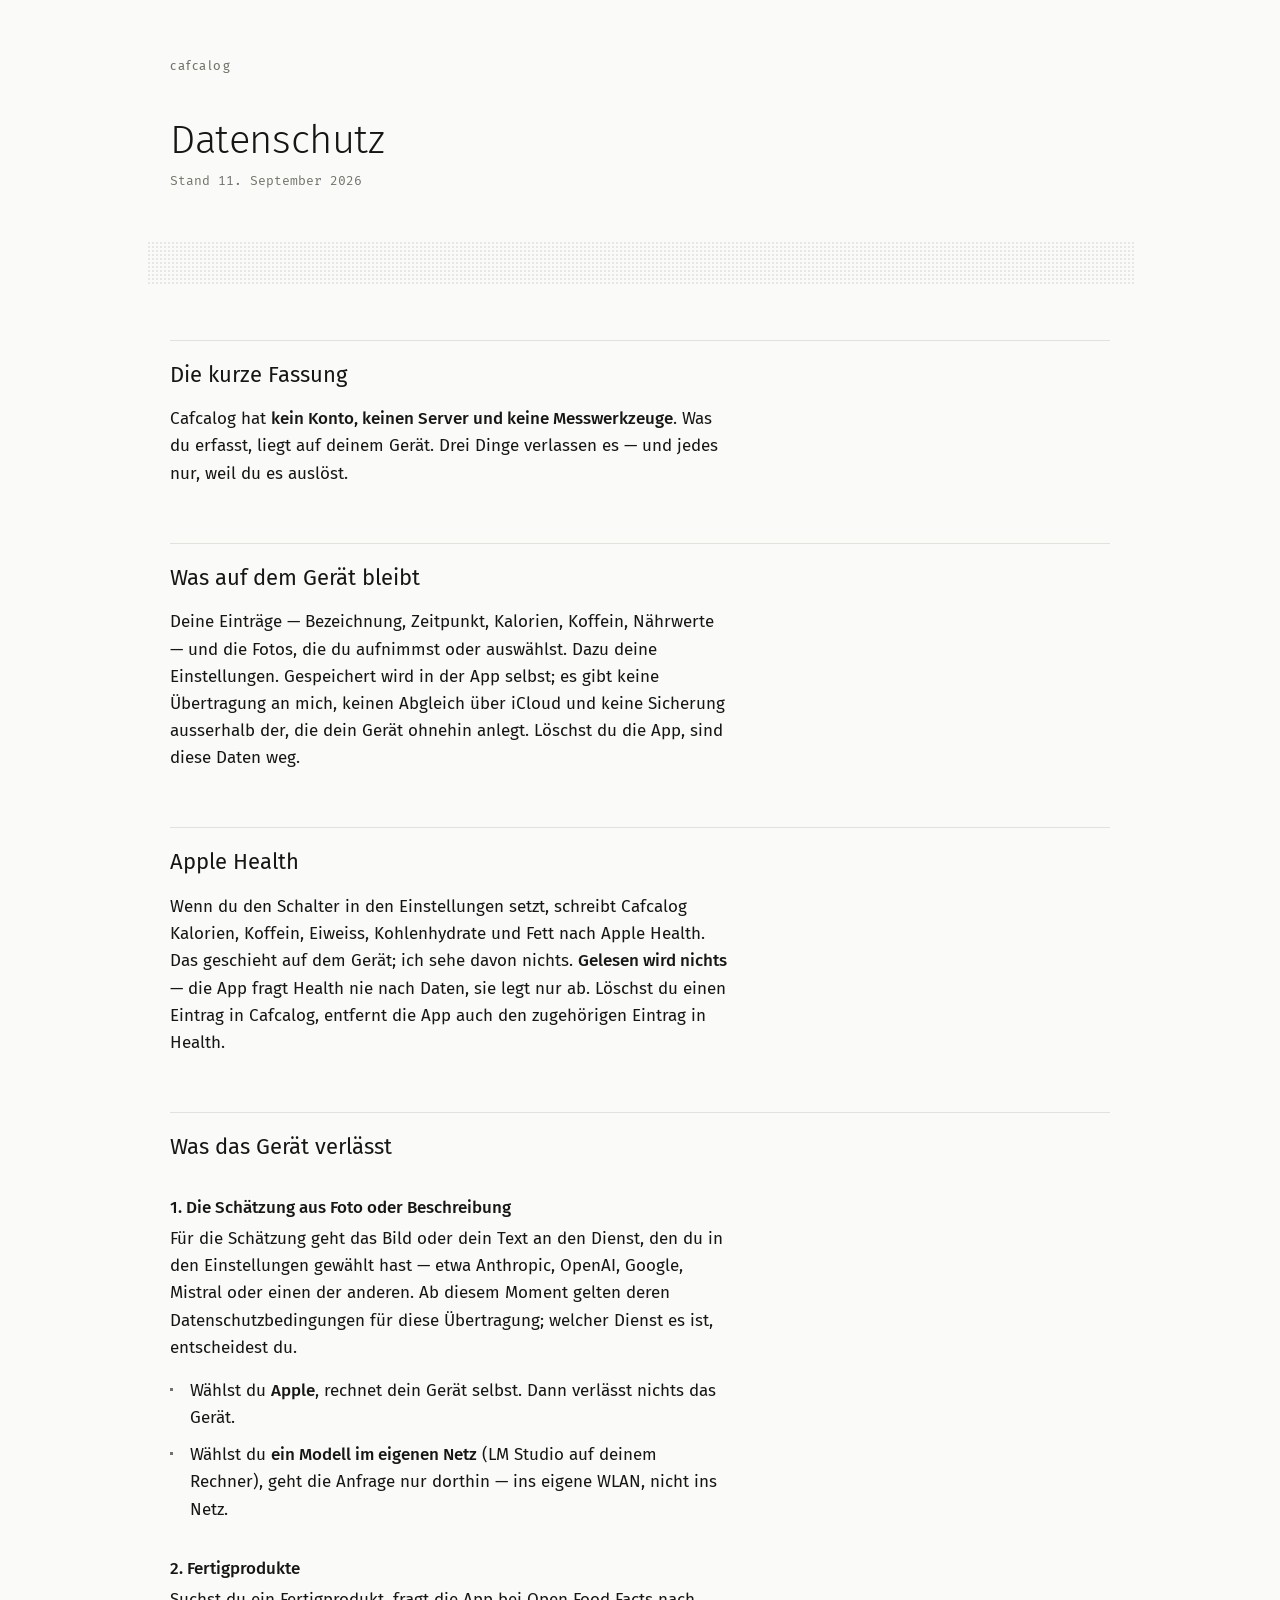
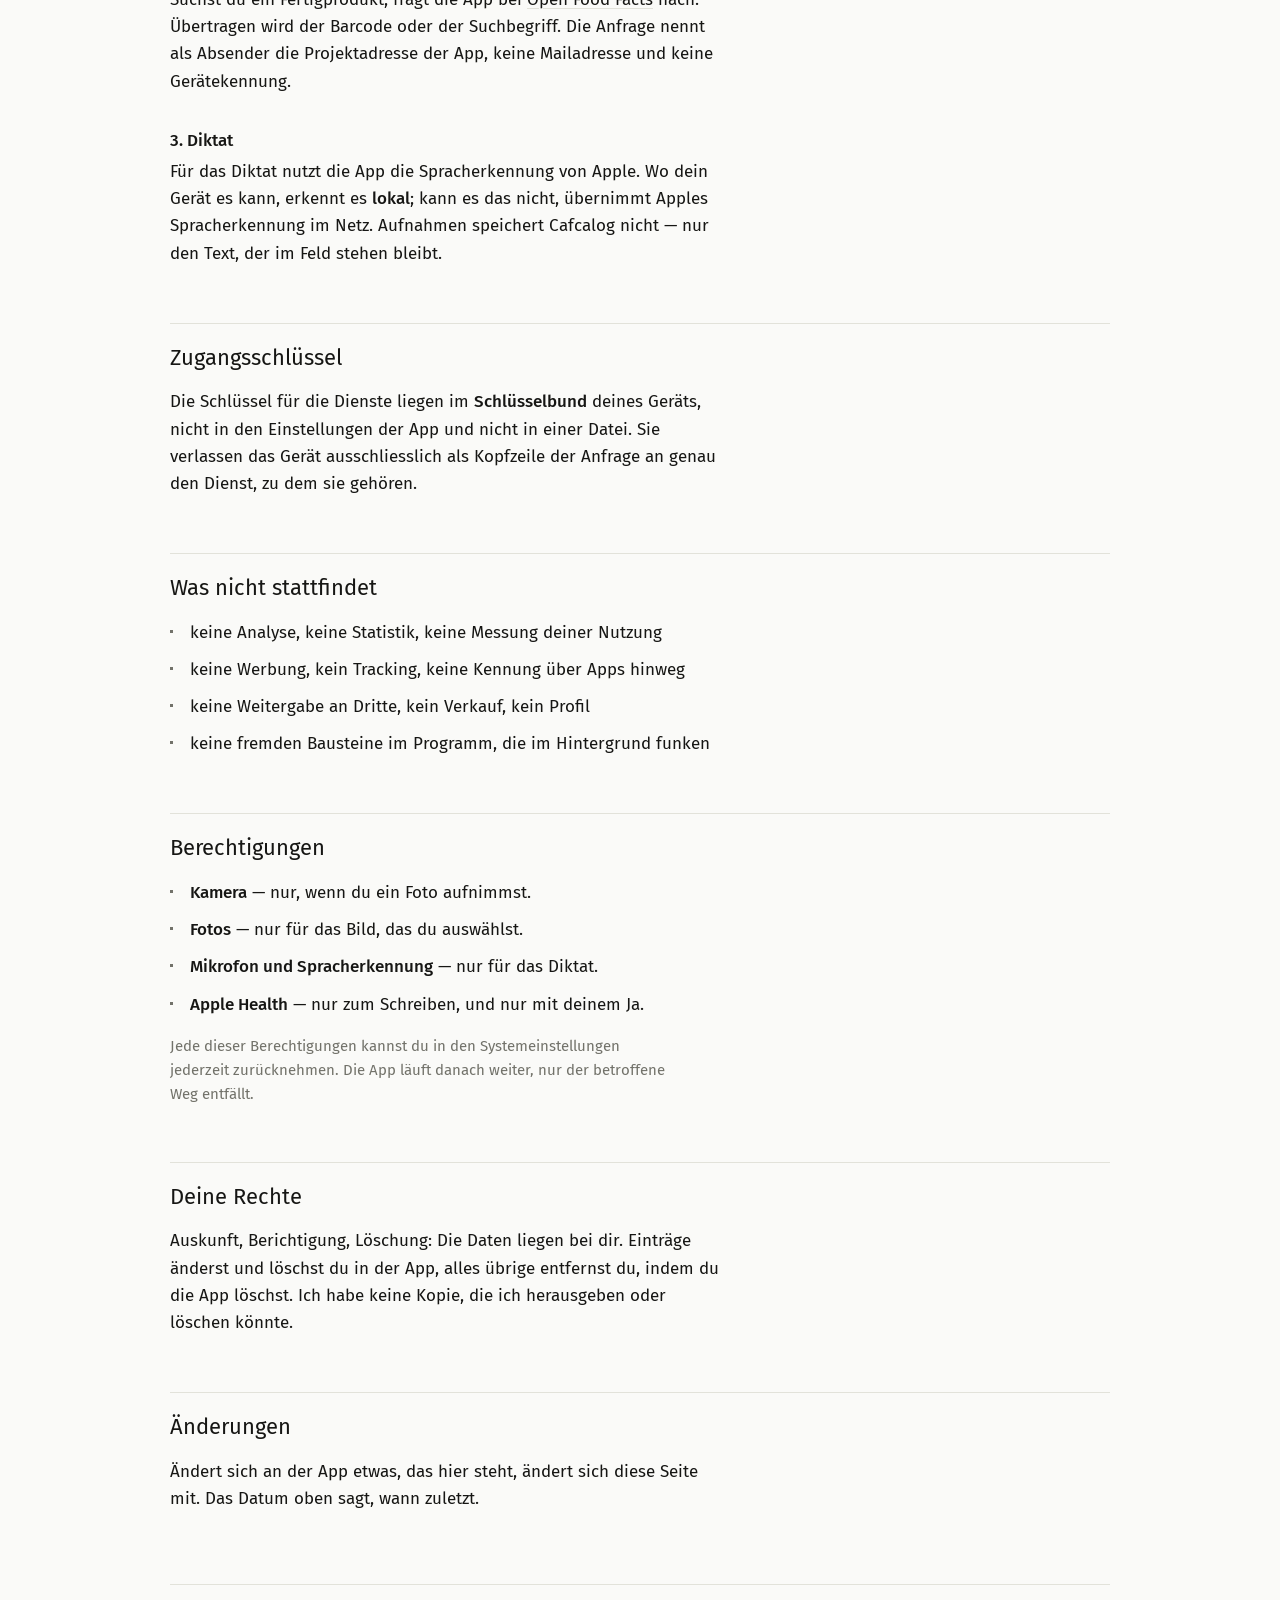
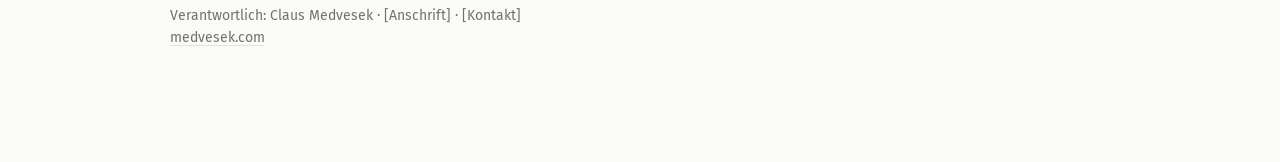
==== web/datenschutz.html @ 0739a358 "Drei Seiten fuers Netz: Datenschutz und ein Onepager Die Datenschutzerklaerung ist Pflicht fuer die " ====
<!DOCTYPE html>
<html lang="de">
<head>
<meta charset="utf-8">
<meta name="viewport" content="width=device-width, initial-scale=1">
<title>Datenschutz — Cafcalog</title>
<meta name="description" content="Was Cafcalog speichert, was das Gerät verlässt und was nicht stattfindet.">
<link rel="preconnect" href="https://fonts.googleapis.com">
<link rel="preconnect" href="https://fonts.gstatic.com" crossorigin>
<link href="https://fonts.googleapis.com/css2?family=Fira+Mono&family=Fira+Sans:wght@300;400;500&display=swap" rel="stylesheet">
<link rel="stylesheet" href="cafcalog.css">
</head>
<body>
<main>

<header>
  <p class="marke">cafcalog</p>
  <h1>Datenschutz</h1>
  <p class="stand">Stand 11. September 2026</p>
</header>

<div class="raster"></div>

<h2>Die kurze Fassung</h2>
<p>
  Cafcalog hat <strong>kein Konto, keinen Server und keine Messwerkzeuge</strong>.
  Was du erfasst, liegt auf deinem Gerät. Drei Dinge verlassen es — und jedes
  nur, weil du es auslöst.
</p>

<h2>Was auf dem Gerät bleibt</h2>
<p>
  Deine Einträge — Bezeichnung, Zeitpunkt, Kalorien, Koffein, Nährwerte — und
  die Fotos, die du aufnimmst oder auswählst. Dazu deine Einstellungen.
  Gespeichert wird in der App selbst; es gibt keine Übertragung an mich, keinen
  Abgleich über iCloud und keine Sicherung ausserhalb der, die dein Gerät
  ohnehin anlegt. Löschst du die App, sind diese Daten weg.
</p>

<h2>Apple Health</h2>
<p>
  Wenn du den Schalter in den Einstellungen setzt, schreibt Cafcalog Kalorien,
  Koffein, Eiweiss, Kohlenhydrate und Fett nach Apple Health. Das geschieht auf
  dem Gerät; ich sehe davon nichts. <strong>Gelesen wird nichts</strong> — die
  App fragt Health nie nach Daten, sie legt nur ab. Löschst du einen Eintrag in
  Cafcalog, entfernt die App auch den zugehörigen Eintrag in Health.
</p>

<h2>Was das Gerät verlässt</h2>

<h3>1. Die Schätzung aus Foto oder Beschreibung</h3>
<p>
  Für die Schätzung geht das Bild oder dein Text an den Dienst, den du in den
  Einstellungen gewählt hast — etwa Anthropic, OpenAI, Google, Mistral oder
  einen der anderen. Ab diesem Moment gelten deren Datenschutzbedingungen für
  diese Übertragung; welcher Dienst es ist, entscheidest du.
</p>
<ul>
  <li>
    Wählst du <strong>Apple</strong>, rechnet dein Gerät selbst. Dann verlässt
    nichts das Gerät.
  </li>
  <li>
    Wählst du <strong>ein Modell im eigenen Netz</strong> (LM Studio auf deinem
    Rechner), geht die Anfrage nur dorthin — ins eigene WLAN, nicht ins Netz.
  </li>
</ul>

<h3>2. Fertigprodukte</h3>
<p>
  Suchst du ein Fertigprodukt, fragt die App bei
  <a href="https://world.openfoodfacts.org">Open Food Facts</a> nach. Übertragen
  wird der Barcode oder der Suchbegriff. Die Anfrage nennt als Absender die
  Projektadresse der App, keine Mailadresse und keine Gerätekennung.
</p>

<h3>3. Diktat</h3>
<p>
  Für das Diktat nutzt die App die Spracherkennung von Apple. Wo dein Gerät es
  kann, erkennt es <strong>lokal</strong>; kann es das nicht, übernimmt Apples
  Spracherkennung im Netz. Aufnahmen speichert Cafcalog nicht — nur den Text,
  der im Feld stehen bleibt.
</p>

<h2>Zugangsschlüssel</h2>
<p>
  Die Schlüssel für die Dienste liegen im <strong>Schlüsselbund</strong> deines
  Geräts, nicht in den Einstellungen der App und nicht in einer Datei. Sie
  verlassen das Gerät ausschliesslich als Kopfzeile der Anfrage an genau den
  Dienst, zu dem sie gehören.
</p>

<h2>Was nicht stattfindet</h2>
<ul>
  <li>keine Analyse, keine Statistik, keine Messung deiner Nutzung</li>
  <li>keine Werbung, kein Tracking, keine Kennung über Apps hinweg</li>
  <li>keine Weitergabe an Dritte, kein Verkauf, kein Profil</li>
  <li>keine fremden Bausteine im Programm, die im Hintergrund funken</li>
</ul>

<h2>Berechtigungen</h2>
<ul>
  <li><strong>Kamera</strong> — nur, wenn du ein Foto aufnimmst.</li>
  <li><strong>Fotos</strong> — nur für das Bild, das du auswählst.</li>
  <li><strong>Mikrofon und Spracherkennung</strong> — nur für das Diktat.</li>
  <li><strong>Apple Health</strong> — nur zum Schreiben, und nur mit deinem Ja.</li>
</ul>
<p class="leise">
  Jede dieser Berechtigungen kannst du in den Systemeinstellungen jederzeit
  zurücknehmen. Die App läuft danach weiter, nur der betroffene Weg entfällt.
</p>

<h2>Deine Rechte</h2>
<p>
  Auskunft, Berichtigung, Löschung: Die Daten liegen bei dir. Einträge änderst
  und löschst du in der App, alles übrige entfernst du, indem du die App
  löschst. Ich habe keine Kopie, die ich herausgeben oder löschen könnte.
</p>

<h2>Änderungen</h2>
<p>
  Ändert sich an der App etwas, das hier steht, ändert sich diese Seite mit.
  Das Datum oben sagt, wann zuletzt.
</p>

<footer>
  <p>
    Verantwortlich: Claus Medvesek · [Anschrift] · [Kontakt]<br>
    <a href="https://medvesek.com">medvesek.com</a>
  </p>
</footer>

</main>
</body>
</html>
---- web/cafcalog.css ----
/* Cafcalog im Netz — dieselbe Sprache wie die App: Papier, Tinte, Fira,
   Punktraster. Ein Stylesheet fuer alle Seiten, damit eine Aenderung an einer
   Stelle geschieht.

   Die Farbwerte sind die der App (DesignSystem.swift) und die der
   Figma-Variablen. Wer dort etwas aendert, aendert es hier mit. */

:root {
  --paper: #fafaf8;
  --ink: #161614;
  --ink-2: #72726a;
  --rule: #e2e2da;
  --matrix: #e8e7e3;
  --roast: #b4531f;
  --rand: 24px;
  --spalte: 640px;
}

@media (prefers-color-scheme: dark) {
  :root {
    --paper: #121211;
    --ink: #f0f0ea;
    --ink-2: #85857d;
    --rule: #2a2a27;
    --matrix: #222220;
    --roast: #e08a4e;
  }
}

* { box-sizing: border-box; }

html { -webkit-text-size-adjust: 100%; }

body {
  margin: 0;
  padding: 0 var(--rand) 96px;
  background: var(--paper);
  color: var(--ink);
  font-family: "Fira Sans", -apple-system, BlinkMacSystemFont, system-ui, sans-serif;
  font-weight: 400;
  font-size: 17px;
  line-height: 1.6;
  -webkit-font-smoothing: antialiased;
}

main { max-width: var(--spalte); margin: 0 auto; }

/* Das Punktband: dasselbe Raster wie der Zeitstrahl — Punkt 3, Teilung 4 —
   nur als Hintergrund gezeichnet statt als 1632 Elemente. */
.raster {
  height: 44px;
  margin: 0 calc(var(--rand) * -1);
  background-image: radial-gradient(var(--matrix) 1.4px, transparent 1.5px);
  background-size: 4px 4px;
  background-position: 1px 1px;
}

header { padding: 56px 0 0; }

.marke {
  font-size: 13px;
  letter-spacing: 0.12em;
  text-transform: lowercase;
  color: var(--ink-2);
  margin: 0 0 40px;
}

h1 {
  font-weight: 300;
  font-size: 40px;
  line-height: 1.15;
  letter-spacing: -0.01em;
  margin: 0 0 8px;
}

.stand {
  font-family: "Fira Mono", ui-monospace, SFMono-Regular, Menlo, monospace;
  font-size: 13px;
  color: var(--ink-2);
  margin: 0 0 48px;
}

h2 {
  font-weight: 400;
  font-size: 22px;
  line-height: 1.3;
  margin: 56px 0 16px;
  padding-top: 20px;
  border-top: 1px solid var(--rule);
}

h3 {
  font-weight: 500;
  font-size: 17px;
  margin: 32px 0 4px;
}

p { margin: 0 0 16px; max-width: 62ch; }

a { color: var(--ink); text-decoration-color: var(--rule); text-underline-offset: 3px; }
a:hover { text-decoration-color: var(--ink-2); }

strong { font-weight: 500; }

ul { margin: 0 0 16px; padding-left: 0; list-style: none; }

li {
  position: relative;
  padding-left: 20px;
  margin-bottom: 10px;
  max-width: 62ch;
}

/* Der Aufzaehlungspunkt ist ein Rasterpunkt, kein Bullet. */
li::before {
  content: "";
  position: absolute;
  left: 0;
  top: 11px;
  width: 3px;
  height: 3px;
  background: var(--ink-2);
}

.leise { color: var(--ink-2); font-size: 15px; }

.zahl {
  font-family: "Fira Mono", ui-monospace, SFMono-Regular, Menlo, monospace;
  font-variant-numeric: tabular-nums;
}

footer {
  margin-top: 72px;
  padding-top: 20px;
  border-top: 1px solid var(--rule);
  color: var(--ink-2);
  font-size: 14px;
}

footer a { color: var(--ink-2); }

@media (max-width: 480px) {
  h1 { font-size: 32px; }
  body { font-size: 16px; }
}

/* ——— Startseite ——————————————————————————————————————————————————
   Nur was die Promo-Seite zusätzlich braucht. Die Datenschutzseite kommt mit
   dem Satz darüber aus. */

.held { padding: 72px 0 8px; }

.held h1 {
  font-size: 56px;
  line-height: 1.05;
  margin-bottom: 24px;
}

.lead {
  font-size: 21px;
  line-height: 1.5;
  font-weight: 300;
  max-width: 30ch;
  margin-bottom: 32px;
}

/* Der Knopf ist eine Zeile mit Linie darunter, keine Schaltfläche mit
   Schlagschatten — dieselbe Machart wie die stillen Wege in der App. */
.laden {
  display: inline-block;
  font-size: 17px;
  font-weight: 500;
  text-decoration: none;
  color: var(--ink);
  border-bottom: 1px solid var(--ink);
  padding-bottom: 4px;
}

.laden[aria-disabled="true"] {
  color: var(--ink-2);
  border-bottom-color: var(--rule);
  cursor: default;
}

.block { margin-top: 72px; }

/* Text und Bild nebeneinander, ab Tabletbreite. Darunter untereinander —
   ein Telefonbild neben zwei Zeilen Text wäre beides zu klein. */
.paar {
  display: grid;
  gap: 32px;
  align-items: start;
}

@media (min-width: 720px) {
  :root { --spalte: 940px; }
  .paar { grid-template-columns: 1fr 320px; gap: 56px; }
  .paar.gedreht { grid-template-columns: 320px 1fr; }
  .paar.gedreht .bild { order: -1; }
  .held h1 { font-size: 72px; }
}

.bild {
  margin: 0;
  border: 1px solid var(--rule);
  background: var(--paper);
}

.bild img { display: block; width: 100%; height: auto; }

.bild figcaption {
  font-size: 13px;
  color: var(--ink-2);
  padding: 8px 10px;
  border-top: 1px solid var(--rule);
}

.werte {
  display: grid;
  gap: 4px 24px;
  margin: 24px 0 0;
  padding: 0;
}

@media (min-width: 560px) {
  .werte { grid-template-columns: repeat(3, 1fr); }
}

.werte div { border-top: 1px solid var(--rule); padding-top: 10px; }

.werte dt {
  font-family: "Fira Mono", ui-monospace, SFMono-Regular, Menlo, monospace;
  font-size: 24px;
  margin: 0;
}

.werte dd {
  margin: 2px 0 0;
  font-size: 14px;
  color: var(--ink-2);
}
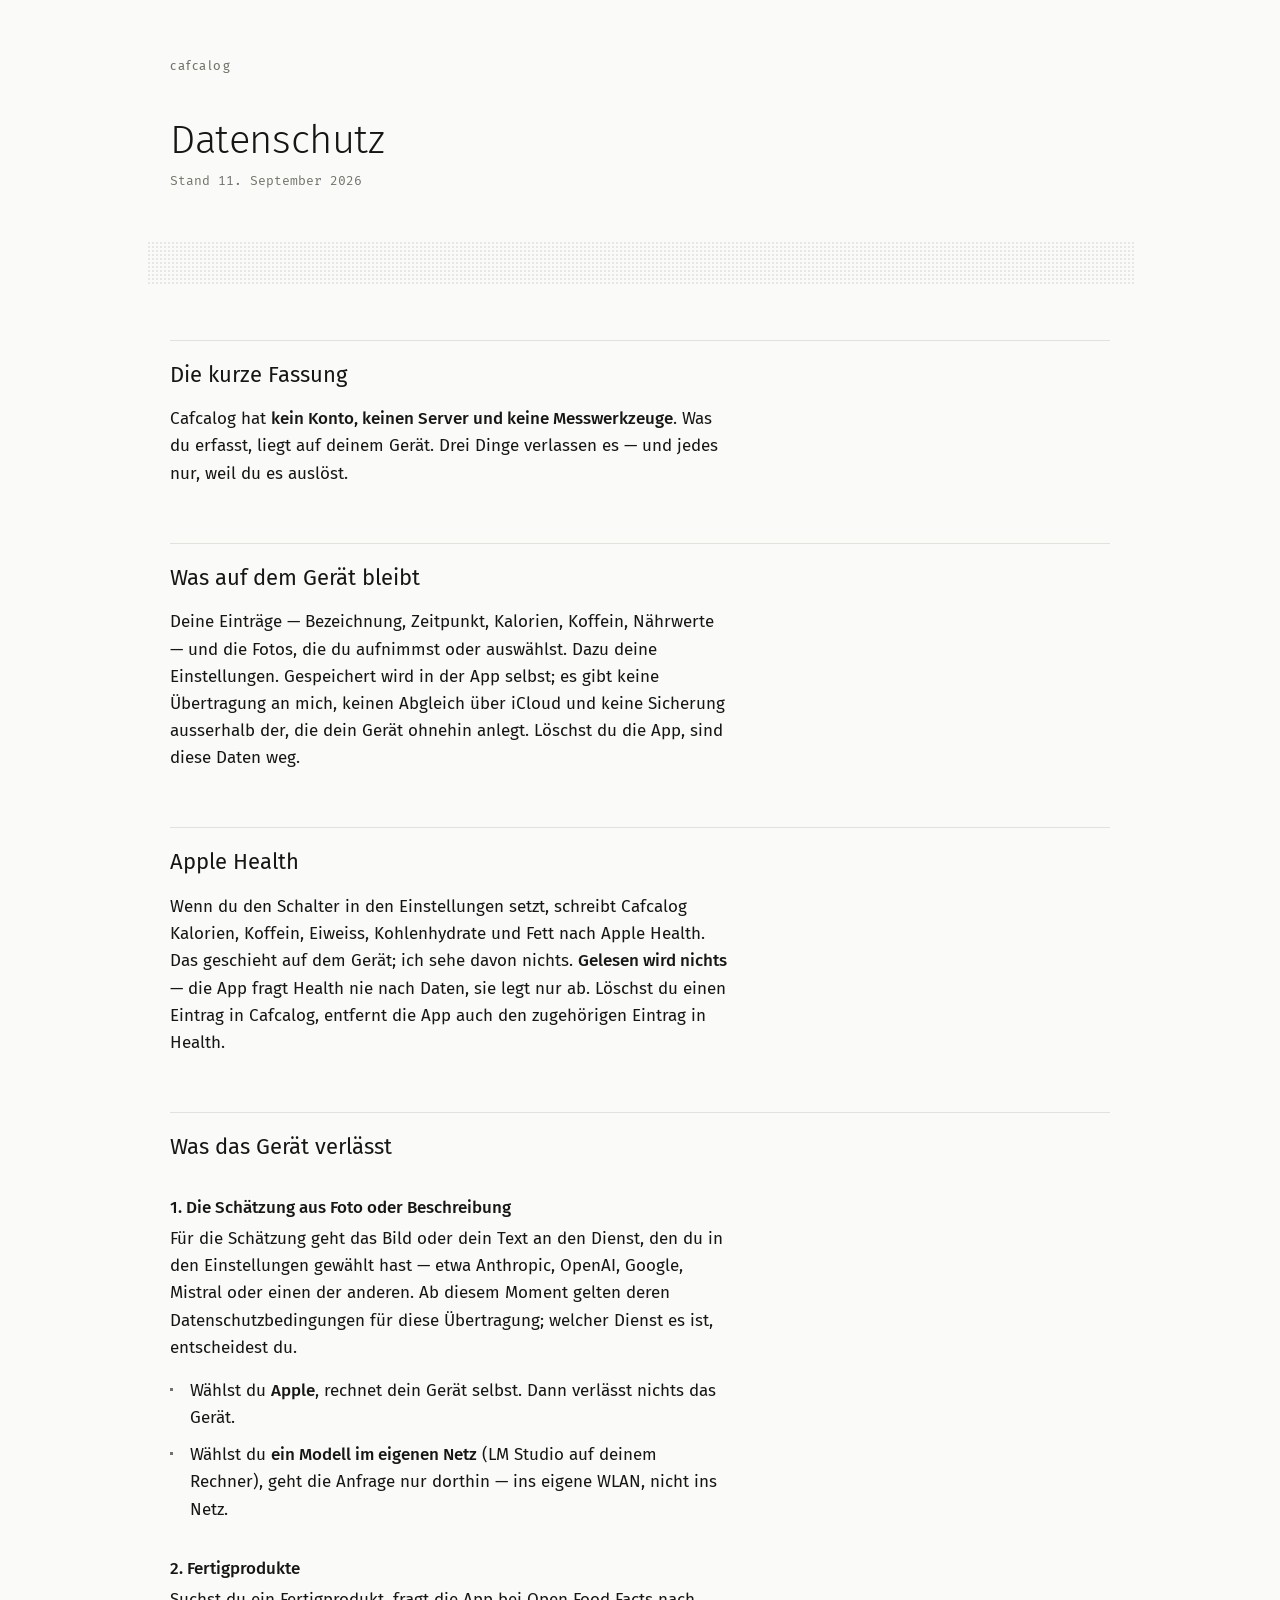
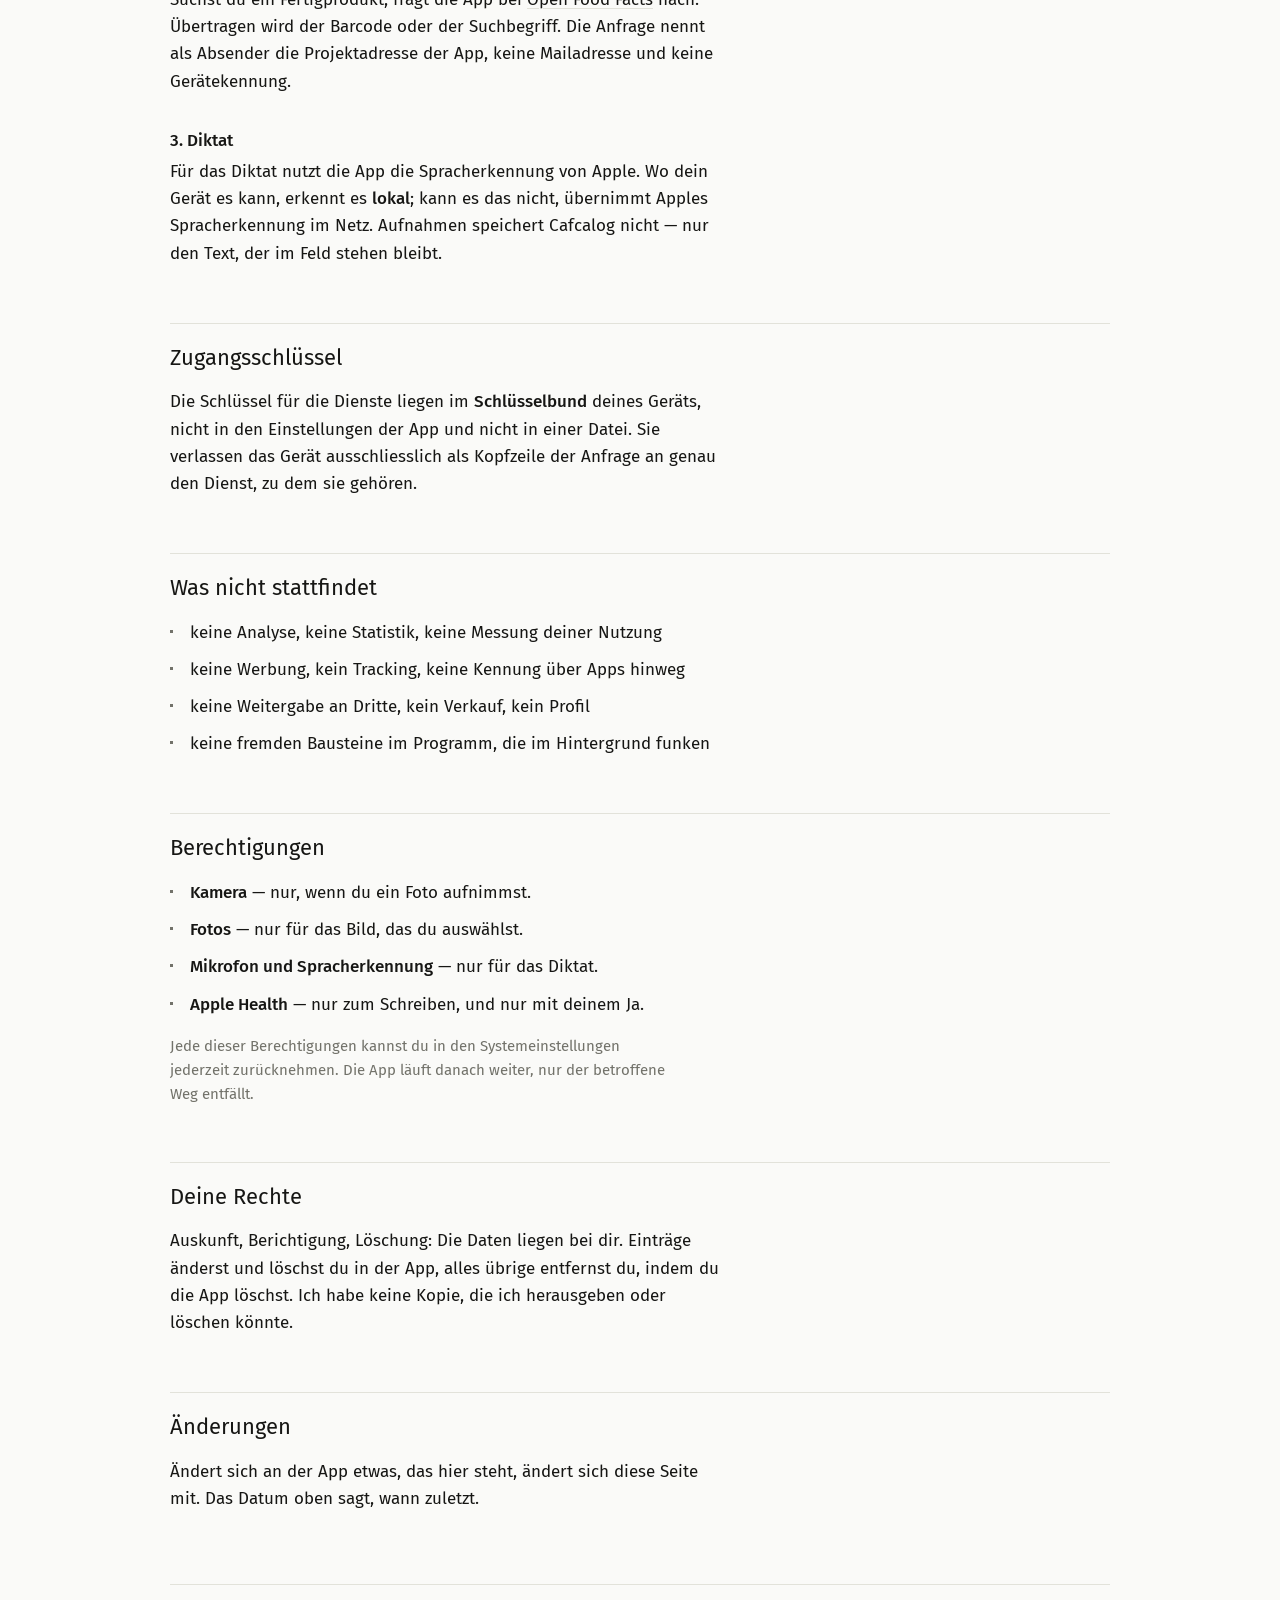
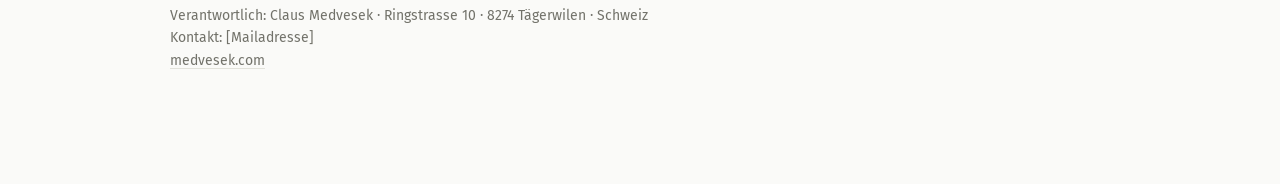
==== commit 0fb2cc69: "Alles Bedienbare liegt unten rechts Aus dem Entwurf (Node 174:134657): der Einstellungsknopf ist aus" ====
--- a/web/datenschutz.html
+++ b/web/datenschutz.html
@@ -125,7 +125,8 @@
 
 <footer>
   <p>
-    Verantwortlich: Claus Medvesek · [Anschrift] · [Kontakt]<br>
+    Verantwortlich: Claus Medvesek · Ringstrasse 10 · 8274 Tägerwilen · Schweiz<br>
+    Kontakt: [Mailadresse]<br>
     <a href="https://medvesek.com">medvesek.com</a>
   </p>
 </footer>
--- a/web/cafcalog.css
+++ b/web/cafcalog.css
@@ -16,8 +16,11 @@
   --spalte: 640px;
 }
 
+/* Dunkel zweimal: einmal fuer die Systemwahl, einmal fuer eine ausdrueckliche
+   Wahl am Wurzelelement. Sonst gewaenne das Betriebssystem gegen den Schalter
+   einer Umgebung, die ihn setzt. */
 @media (prefers-color-scheme: dark) {
-  :root {
+  :root:not([data-theme="light"]) {
     --paper: #121211;
     --ink: #f0f0ea;
     --ink-2: #85857d;
@@ -25,6 +28,15 @@
     --matrix: #222220;
     --roast: #e08a4e;
   }
+}
+
+:root[data-theme="dark"] {
+    --paper: #121211;
+    --ink: #f0f0ea;
+    --ink-2: #85857d;
+    --rule: #2a2a27;
+    --matrix: #222220;
+    --roast: #e08a4e;
 }
 
 * { box-sizing: border-box; }
